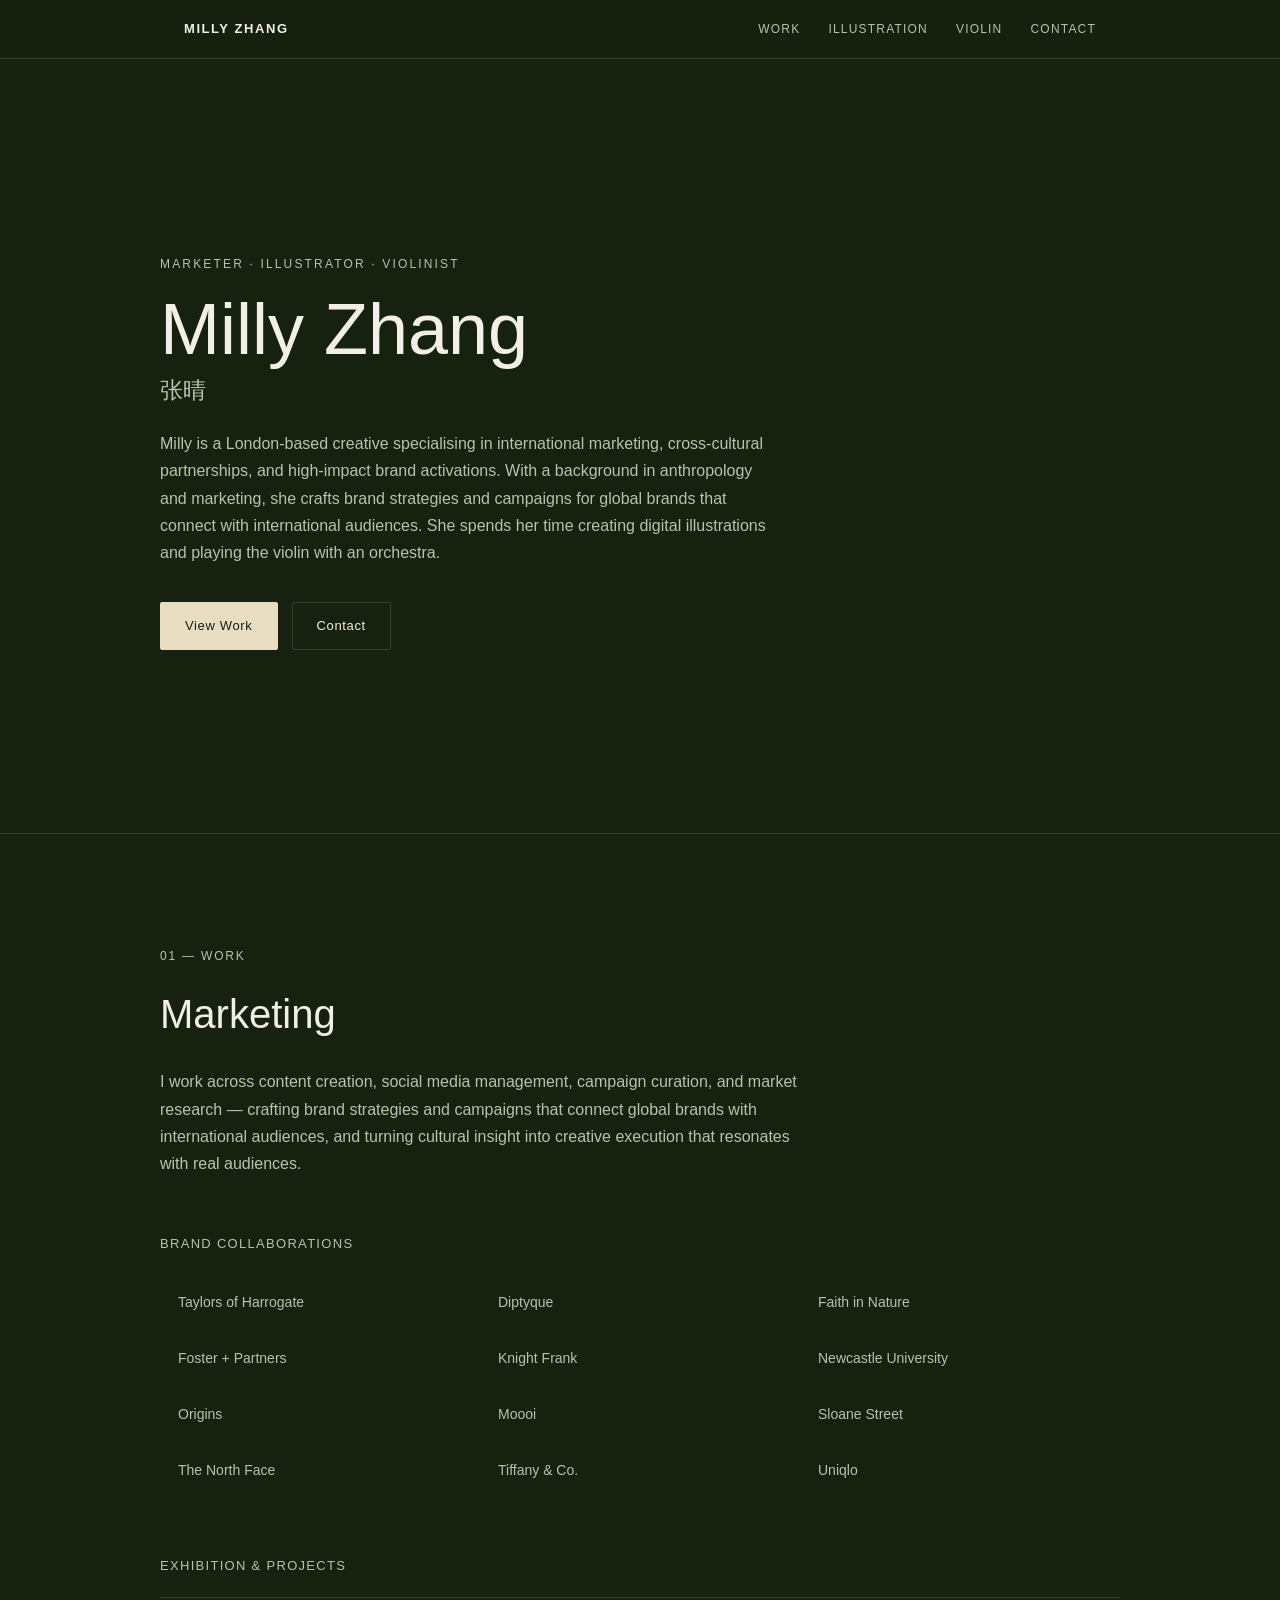
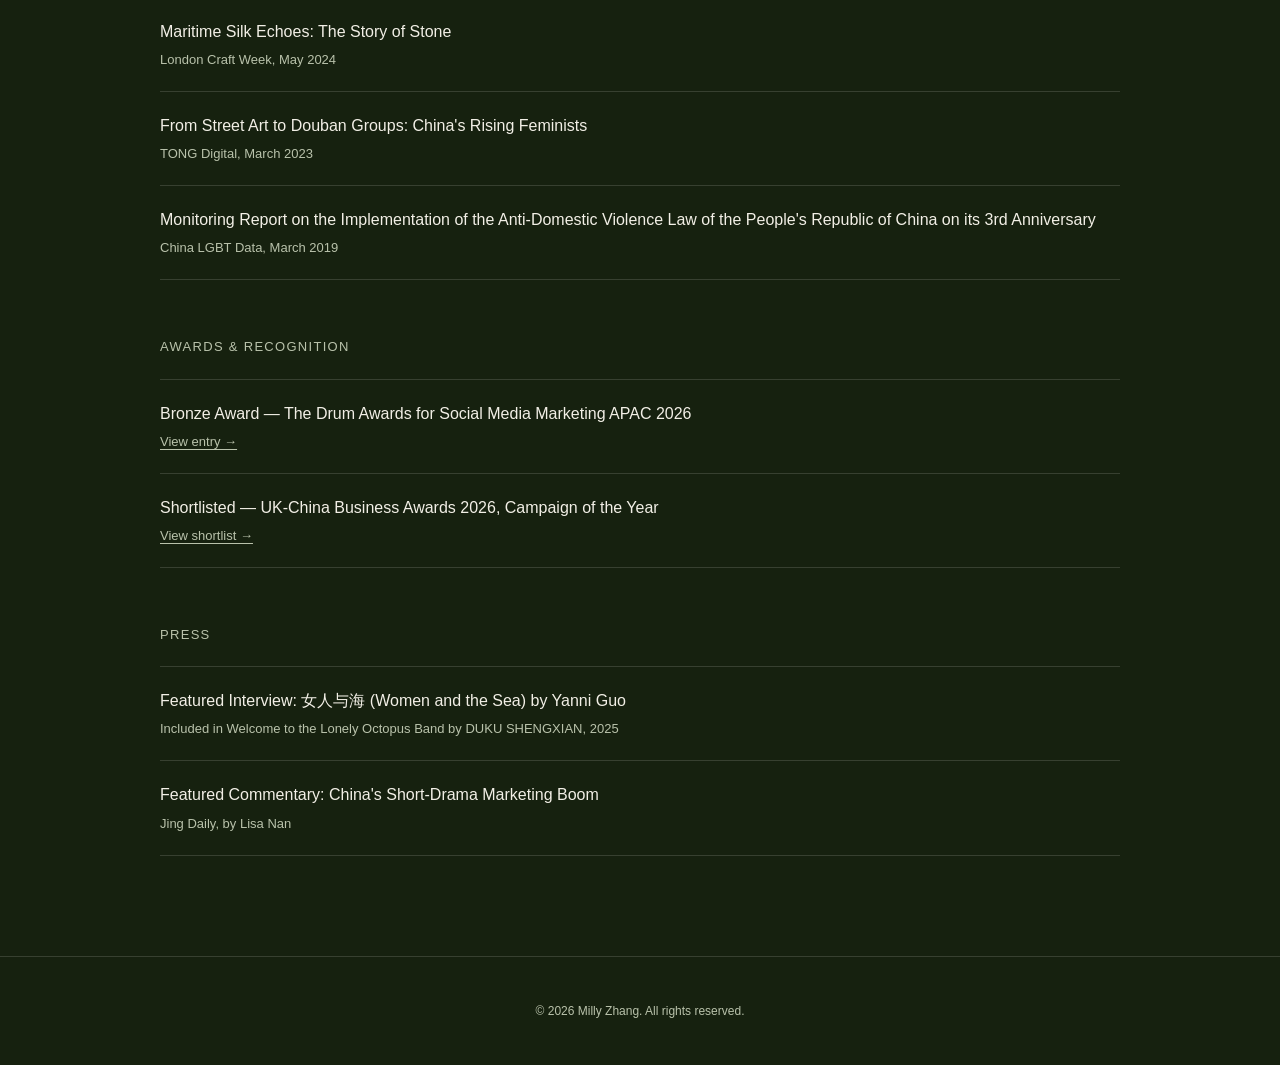
==== index.html @ fa0332ba "Initial personal website: marketing work, illustration gallery, violin Co-Authored-By: Claude Sonnet" ====
<!DOCTYPE html>
<html lang="zh">
<head>
<meta charset="UTF-8">
<meta name="viewport" content="width=device-width, initial-scale=1.0">
<title>Milly Zhang | 张晴</title>
<link rel="stylesheet" href="styles.css">
</head>
<body>

<header class="site-header">
  <div class="header-inner">
    <a href="index.html" class="logo">MILLY ZHANG</a>
    <button class="nav-toggle" id="navToggle" aria-label="打开菜单">
      <span></span><span></span><span></span>
    </button>
    <nav class="main-nav" id="mainNav">
      <a href="index.html#work">WORK</a>
      <a href="illustration.html">ILLUSTRATION</a>
      <a href="violin.html">VIOLIN</a>
      <a href="contact.html">CONTACT</a>
    </nav>
  </div>
</header>

<main>

  <!-- HERO -->
  <section id="home" class="hero">
    <div class="hero-inner">
      <p class="eyebrow">MARKETER · ILLUSTRATOR · VIOLINIST</p>
      <h1>Milly Zhang<span class="cn">张晴</span></h1>
      <p class="hero-bio">
        Milly is a London-based creative specialising in international marketing, cross-cultural
        partnerships, and high-impact brand activations. With a background in anthropology and marketing, she crafts brand
        strategies and campaigns for global brands that connect with international audiences.
        She spends her time creating digital illustrations and playing the violin with an orchestra.
      </p>
      <div class="hero-links">
        <a href="#work" class="btn">View Work</a>
        <a href="contact.html" class="btn btn-outline">Contact</a>
      </div>
    </div>
  </section>

  <!-- WORK -->
  <section id="work" class="section">
    <div class="section-inner">
      <p class="section-label">01 — WORK</p>
      <h2>Marketing</h2>
      <p class="section-intro">
        I work across content creation, social media management, campaign curation, and market research —
        crafting brand strategies and campaigns that connect global brands with international
        audiences, and turning cultural insight into creative execution that resonates with real audiences.
      </p>

      <h3 class="sub-heading">Brand Collaborations</h3>
      <ul class="brand-grid">
        <li>Taylors of Harrogate</li>
        <li>Diptyque</li>
        <li>Faith in Nature</li>
        <li>Foster + Partners</li>
        <li>Knight Frank</li>
        <li>Newcastle University</li>
        <li>Origins</li>
        <li>Moooi</li>
        <li>Sloane Street</li>
        <li>The North Face</li>
        <li>Tiffany &amp; Co.</li>
        <li>Uniqlo</li>
      </ul>

      <h3 class="sub-heading">Exhibition &amp; Projects</h3>
      <div class="project-list">
        <a class="project-item" href="https://londoncraftweek.com/featured-projects/international-pavilion-quanzhou-china/" target="_blank" rel="noopener">
          <span class="project-title">Maritime Silk Echoes: The Story of Stone</span>
          <span class="project-meta">London Craft Week, May 2024</span>
        </a>
        <a class="project-item" href="https://www.tong.global/point-of-view/article/from-street-art-to-douban-groups-chinas-rising-feminists" target="_blank" rel="noopener">
          <span class="project-title">From Street Art to Douban Groups: China's Rising Feminists</span>
          <span class="project-meta">TONG Digital, March 2023</span>
        </a>
        <a class="project-item" href="https://cnlgbtdata.com/doc/122/" target="_blank" rel="noopener">
          <span class="project-title">Monitoring Report on the Implementation of the Anti-Domestic Violence Law of the People's Republic of China on its 3rd Anniversary</span>
          <span class="project-meta">China LGBT Data, March 2019</span>
        </a>
      </div>

      <h3 class="sub-heading">Awards &amp; Recognition</h3>
      <div class="project-list">
        <div class="project-item">
          <span class="project-title">Bronze Award — The Drum Awards for Social Media Marketing APAC 2026</span>
          <a class="project-meta project-link" href="https://www.thedrummarketingawards.com/apac/en/page/results#/dma-apac/2026/social-media/steeped-in-both-launching-a-british-tea-brand-into-the-world-s-most-demanding-tea-market" target="_blank" rel="noopener">View entry →</a>
        </div>
        <div class="project-item">
          <span class="project-title">Shortlisted — UK-China Business Awards 2026, Campaign of the Year</span>
          <a class="project-meta project-link" href="https://ukchinabusinessawards2026.squarespace.com/shortlist" target="_blank" rel="noopener">View shortlist →</a>
        </div>
      </div>

      <h3 class="sub-heading">Press</h3>
      <div class="project-list">
        <div class="project-item">
          <span class="project-title">Featured Interview: 女人与海 (Women and the Sea) by Yanni Guo</span>
          <span class="project-meta">Included in Welcome to the Lonely Octopus Band by DUKU SHENGXIAN, 2025</span>
        </div>
        <a class="project-item" href="https://jingdaily.com/posts/how-china-short-dramas-are-changing-beauty-marketing-roi-part-two" target="_blank" rel="noopener">
          <span class="project-title">Featured Commentary: China's Short-Drama Marketing Boom</span>
          <span class="project-meta">Jing Daily, by Lisa Nan</span>
        </a>
      </div>
    </div>
  </section>

</main>

<footer class="site-footer">
  <p>&copy; 2026 Milly Zhang. All rights reserved.</p>
</footer>

<script src="script.js"></script>
</body>
</html>
---- styles.css ----
:root {
  --bg: #16210f;
  --bg-alt: #1c2b14;
  --text: #f2efe6;
  --text-dim: #b9c2ab;
  --accent: #e8ddc1;
  --border: rgba(242, 239, 230, 0.15);
  --max-width: 960px;
  --font-sans: -apple-system, BlinkMacSystemFont, "Segoe UI", "PingFang SC", "Microsoft YaHei", sans-serif;
}

* { box-sizing: border-box; }

html { scroll-behavior: smooth; }

body {
  margin: 0;
  background: var(--bg);
  color: var(--text);
  font-family: var(--font-sans);
  line-height: 1.7;
  -webkit-font-smoothing: antialiased;
}

a { color: inherit; text-decoration: none; }

h1, h2, h3 { font-weight: 500; margin: 0; }

/* Header */
.site-header {
  position: sticky;
  top: 0;
  z-index: 100;
  background: rgba(22, 33, 15, 0.9);
  backdrop-filter: blur(6px);
  border-bottom: 1px solid var(--border);
}

.header-inner {
  max-width: var(--max-width);
  margin: 0 auto;
  padding: 18px 24px;
  display: flex;
  align-items: center;
  justify-content: space-between;
}

.logo {
  font-size: 13px;
  letter-spacing: 0.12em;
  font-weight: 600;
}

.main-nav {
  display: flex;
  gap: 28px;
}

.main-nav a {
  font-size: 12px;
  letter-spacing: 0.1em;
  color: var(--text-dim);
  transition: color 0.2s ease;
}

.main-nav a:hover { color: var(--text); }

.nav-toggle {
  display: none;
  flex-direction: column;
  gap: 5px;
  background: none;
  border: none;
  cursor: pointer;
  padding: 4px;
}

.nav-toggle span {
  width: 22px;
  height: 2px;
  background: var(--text);
  display: block;
}

/* Hero */
.hero {
  min-height: 86vh;
  display: flex;
  align-items: center;
  padding: 24px;
}

.hero-inner {
  max-width: var(--max-width);
  margin: 0 auto;
  width: 100%;
}

.eyebrow {
  font-size: 12px;
  letter-spacing: 0.18em;
  color: var(--text-dim);
  margin-bottom: 18px;
}

.hero h1 {
  font-size: clamp(40px, 8vw, 72px);
  line-height: 1.05;
  margin-bottom: 28px;
}

.hero h1 .cn {
  display: block;
  font-size: 0.32em;
  color: var(--text-dim);
  font-weight: 400;
  margin-top: 10px;
}

.hero-bio {
  max-width: 620px;
  color: var(--text-dim);
  font-size: 16px;
  margin-bottom: 36px;
}

.hero-links { display: flex; gap: 14px; }

.btn {
  display: inline-block;
  padding: 12px 24px;
  border: 1px solid var(--accent);
  border-radius: 2px;
  font-size: 13px;
  letter-spacing: 0.05em;
  background: var(--accent);
  color: var(--bg);
  transition: opacity 0.2s ease;
}

.btn:hover { opacity: 0.85; }

.btn-outline {
  background: transparent;
  color: var(--text);
  border-color: var(--border);
}

.btn-outline:hover { border-color: var(--accent); }

/* Sections */
.section {
  padding: 100px 24px;
  border-top: 1px solid var(--border);
}

.section-alt { background: var(--bg-alt); }

.page-section {
  border-top: none;
  padding-top: 150px;
  min-height: calc(100vh - 73px);
}

.section-inner {
  max-width: var(--max-width);
  margin: 0 auto;
}

.section-label {
  font-size: 12px;
  letter-spacing: 0.15em;
  color: var(--text-dim);
  margin-bottom: 14px;
}

.section h2 {
  font-size: clamp(28px, 5vw, 40px);
  margin-bottom: 20px;
}

.section-intro {
  color: var(--text-dim);
  max-width: 640px;
  font-size: 16px;
  margin-bottom: 48px;
}

.social-links {
  display: flex;
  flex-wrap: wrap;
  gap: 24px;
  margin-top: -32px;
  margin-bottom: 48px;
}

.social-links a {
  font-size: 14px;
  color: var(--text-dim);
  text-decoration: none;
}

.social-links a:hover { color: var(--text); }

.social-links a .social-handle {
  text-decoration: underline;
  text-underline-offset: 3px;
}

.sub-heading {
  font-size: 13px;
  letter-spacing: 0.1em;
  color: var(--text-dim);
  text-transform: uppercase;
  margin: 48px 0 20px;
  padding-top: 8px;
}

/* Timeline */
.timeline-item {
  padding: 20px 0;
  border-top: 1px solid var(--border);
}

.timeline-item:last-child { border-bottom: 1px solid var(--border); }

.timeline-meta {
  display: flex;
  flex-wrap: wrap;
  justify-content: space-between;
  gap: 8px;
  margin-bottom: 6px;
}

.timeline-role { font-size: 16px; font-weight: 500; }

.timeline-date {
  font-size: 13px;
  color: var(--text-dim);
  white-space: nowrap;
}

.timeline-org {
  font-size: 14px;
  color: var(--text-dim);
  margin: 0 0 4px;
}

.timeline-desc {
  font-size: 14px;
  color: var(--text-dim);
  margin: 0;
}

.timeline-desc a {
  text-decoration: underline;
  text-underline-offset: 3px;
}

.timeline-desc a:hover { color: var(--text); }

/* Brand grid */
.brand-grid {
  list-style: none;
  margin: 0;
  padding: 0;
  display: grid;
  grid-template-columns: repeat(3, 1fr);
  gap: 0;
}

.brand-grid li {
  padding: 16px 18px;
  font-size: 14px;
  color: var(--text-dim);
}

/* Project list */
.project-list {
  display: flex;
  flex-direction: column;
}

.project-item {
  display: flex;
  flex-direction: column;
  gap: 4px;
  padding: 20px 0;
  border-top: 1px solid var(--border);
}

.project-list a.project-item:hover .project-title {
  text-decoration: underline;
}

.project-item:last-child { border-bottom: 1px solid var(--border); }

.project-title { font-size: 16px; }

.project-meta { font-size: 13px; color: var(--text-dim); }

.project-link {
  display: inline-block;
  text-decoration: underline;
  text-underline-offset: 3px;
  width: fit-content;
}

.project-link:hover { color: var(--text); }

/* Gallery */
.gallery {
  display: grid;
  grid-template-columns: repeat(3, 1fr);
  gap: 16px;
}

.gallery-item {
  aspect-ratio: 3 / 4;
  background: rgba(242, 239, 230, 0.05);
  border: 1px solid var(--border);
  display: flex;
  align-items: center;
  justify-content: center;
  border-radius: 2px;
  overflow: hidden;
}

.gallery-item img {
  width: 100%;
  height: 100%;
  object-fit: cover;
  display: block;
  cursor: pointer;
  transition: opacity 0.2s ease;
  -webkit-user-select: none;
  user-select: none;
  -webkit-user-drag: none;
  pointer-events: auto;
}

.gallery-item img:hover {
  opacity: 0.85;
}

/* Lightbox */
.lightbox {
  display: none;
  position: fixed;
  inset: 0;
  z-index: 1000;
  background: rgba(10, 15, 8, 0.94);
  align-items: center;
  justify-content: center;
  padding: 40px 24px;
}

.lightbox.open {
  display: flex;
}

.lightbox-img {
  max-width: 100%;
  max-height: 100%;
  object-fit: contain;
  border-radius: 2px;
  -webkit-user-select: none;
  user-select: none;
  -webkit-user-drag: none;
}

.lightbox-close {
  position: absolute;
  top: 20px;
  right: 24px;
  background: none;
  border: none;
  color: var(--text);
  font-size: 36px;
  line-height: 1;
  cursor: pointer;
  padding: 8px;
}

.gallery-item span {
  color: var(--text-dim);
  font-size: 12px;
  letter-spacing: 0.05em;
}

.gallery-note {
  margin-top: 24px;
  font-size: 13px;
  color: var(--text-dim);
  text-align: center;
}

.gallery-note code {
  background: rgba(242, 239, 230, 0.08);
  padding: 2px 6px;
  border-radius: 2px;
}

/* Media list */
.media-list {
  list-style: none;
  margin: 0;
  padding: 0;
}

.media-list li {
  padding: 16px 0;
  border-top: 1px solid var(--border);
  font-size: 15px;
  color: var(--text-dim);
}

.media-list li:last-child { border-bottom: 1px solid var(--border); }

.media-list a {
  text-decoration: underline;
  text-underline-offset: 3px;
}

.media-list a:hover { color: var(--text); }

/* Contact */
.section-contact { text-align: center; }

.section-contact .section-intro { margin-left: auto; margin-right: auto; }

.email-link {
  font-size: clamp(22px, 4vw, 32px);
  border-bottom: 1px solid var(--accent);
  padding-bottom: 4px;
}

/* Footer */
.site-footer {
  text-align: center;
  padding: 32px 24px;
  font-size: 12px;
  color: var(--text-dim);
  border-top: 1px solid var(--border);
}

/* Responsive */
@media (max-width: 720px) {
  .main-nav {
    position: absolute;
    top: 100%;
    left: 0;
    right: 0;
    background: var(--bg);
    flex-direction: column;
    padding: 12px 24px 24px;
    gap: 16px;
    border-bottom: 1px solid var(--border);
    display: none;
  }

  .main-nav.open { display: flex; }

  .nav-toggle { display: flex; }

  .brand-grid { grid-template-columns: repeat(2, 1fr); }

  .gallery { grid-template-columns: repeat(2, 1fr); }
}

@media (max-width: 420px) {
  .brand-grid { grid-template-columns: 1fr; }
  .gallery { grid-template-columns: 1fr; }
}
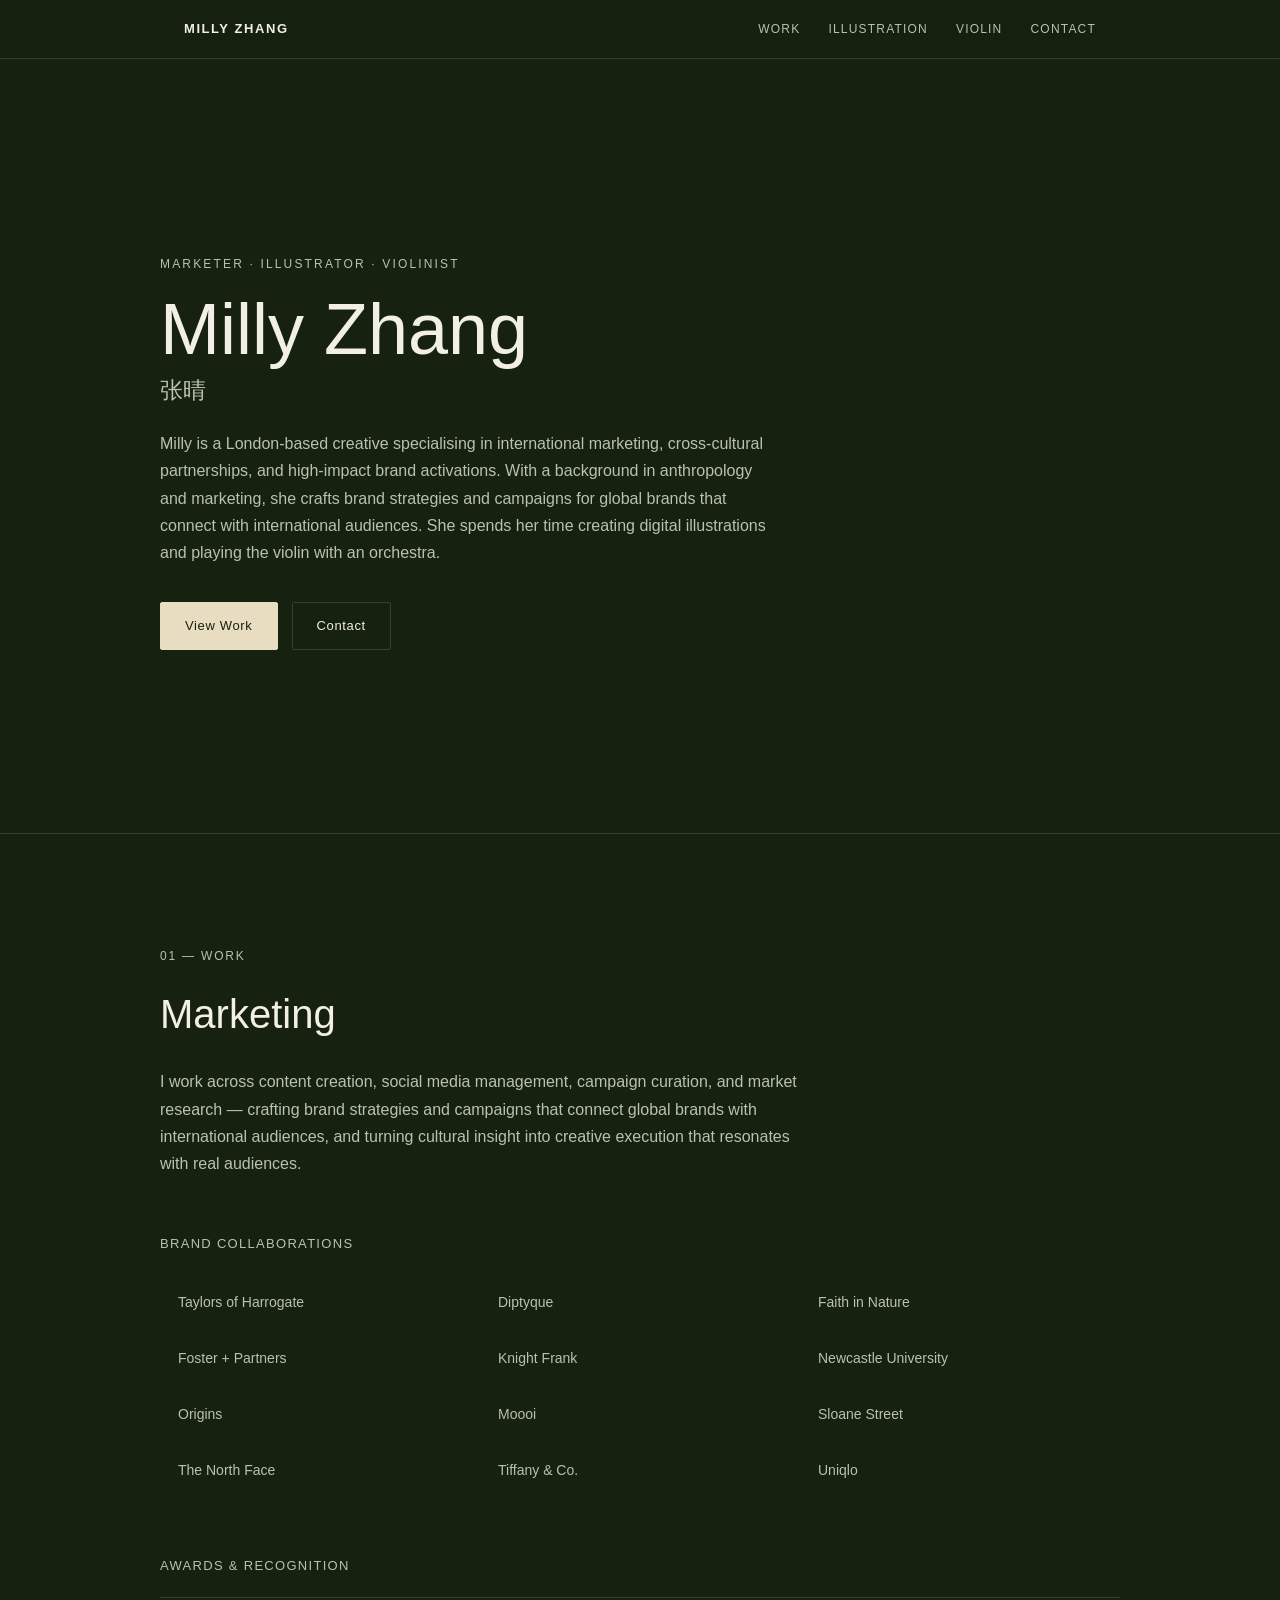
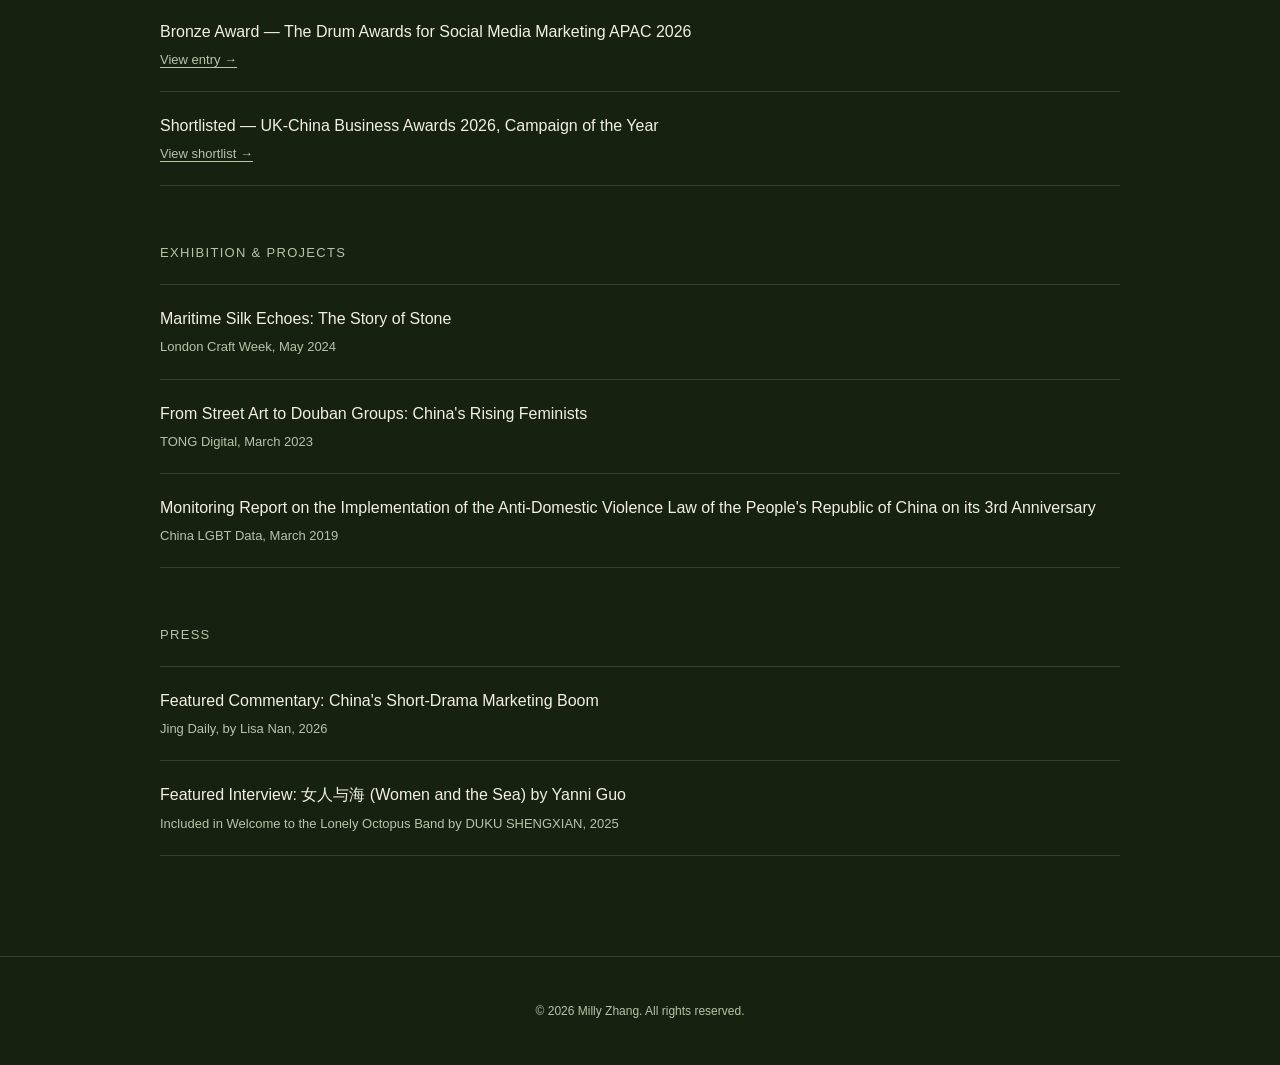
==== commit d3cd785c: "Reorder Awards/Exhibition sections, add date to Jing Daily press item Co-Authored-By: Claude Sonnet " ====
--- a/index.html
+++ b/index.html
@@ -70,6 +70,18 @@
         <li>Uniqlo</li>
       </ul>
 
+      <h3 class="sub-heading">Awards &amp; Recognition</h3>
+      <div class="project-list">
+        <div class="project-item">
+          <span class="project-title">Bronze Award — The Drum Awards for Social Media Marketing APAC 2026</span>
+          <a class="project-meta project-link" href="https://www.thedrummarketingawards.com/apac/en/page/results#/dma-apac/2026/social-media/steeped-in-both-launching-a-british-tea-brand-into-the-world-s-most-demanding-tea-market" target="_blank" rel="noopener">View entry →</a>
+        </div>
+        <div class="project-item">
+          <span class="project-title">Shortlisted — UK-China Business Awards 2026, Campaign of the Year</span>
+          <a class="project-meta project-link" href="https://ukchinabusinessawards2026.squarespace.com/shortlist" target="_blank" rel="noopener">View shortlist →</a>
+        </div>
+      </div>
+
       <h3 class="sub-heading">Exhibition &amp; Projects</h3>
       <div class="project-list">
         <a class="project-item" href="https://londoncraftweek.com/featured-projects/international-pavilion-quanzhou-china/" target="_blank" rel="noopener">
@@ -86,28 +98,16 @@
         </a>
       </div>
 
-      <h3 class="sub-heading">Awards &amp; Recognition</h3>
-      <div class="project-list">
-        <div class="project-item">
-          <span class="project-title">Bronze Award — The Drum Awards for Social Media Marketing APAC 2026</span>
-          <a class="project-meta project-link" href="https://www.thedrummarketingawards.com/apac/en/page/results#/dma-apac/2026/social-media/steeped-in-both-launching-a-british-tea-brand-into-the-world-s-most-demanding-tea-market" target="_blank" rel="noopener">View entry →</a>
-        </div>
-        <div class="project-item">
-          <span class="project-title">Shortlisted — UK-China Business Awards 2026, Campaign of the Year</span>
-          <a class="project-meta project-link" href="https://ukchinabusinessawards2026.squarespace.com/shortlist" target="_blank" rel="noopener">View shortlist →</a>
-        </div>
-      </div>
-
       <h3 class="sub-heading">Press</h3>
       <div class="project-list">
+        <a class="project-item" href="https://jingdaily.com/posts/how-china-short-dramas-are-changing-beauty-marketing-roi-part-two" target="_blank" rel="noopener">
+          <span class="project-title">Featured Commentary: China's Short-Drama Marketing Boom</span>
+          <span class="project-meta">Jing Daily, by Lisa Nan, 2026</span>
+        </a>
         <div class="project-item">
           <span class="project-title">Featured Interview: 女人与海 (Women and the Sea) by Yanni Guo</span>
           <span class="project-meta">Included in Welcome to the Lonely Octopus Band by DUKU SHENGXIAN, 2025</span>
         </div>
-        <a class="project-item" href="https://jingdaily.com/posts/how-china-short-dramas-are-changing-beauty-marketing-roi-part-two" target="_blank" rel="noopener">
-          <span class="project-title">Featured Commentary: China's Short-Drama Marketing Boom</span>
-          <span class="project-meta">Jing Daily, by Lisa Nan</span>
-        </a>
       </div>
     </div>
   </section>
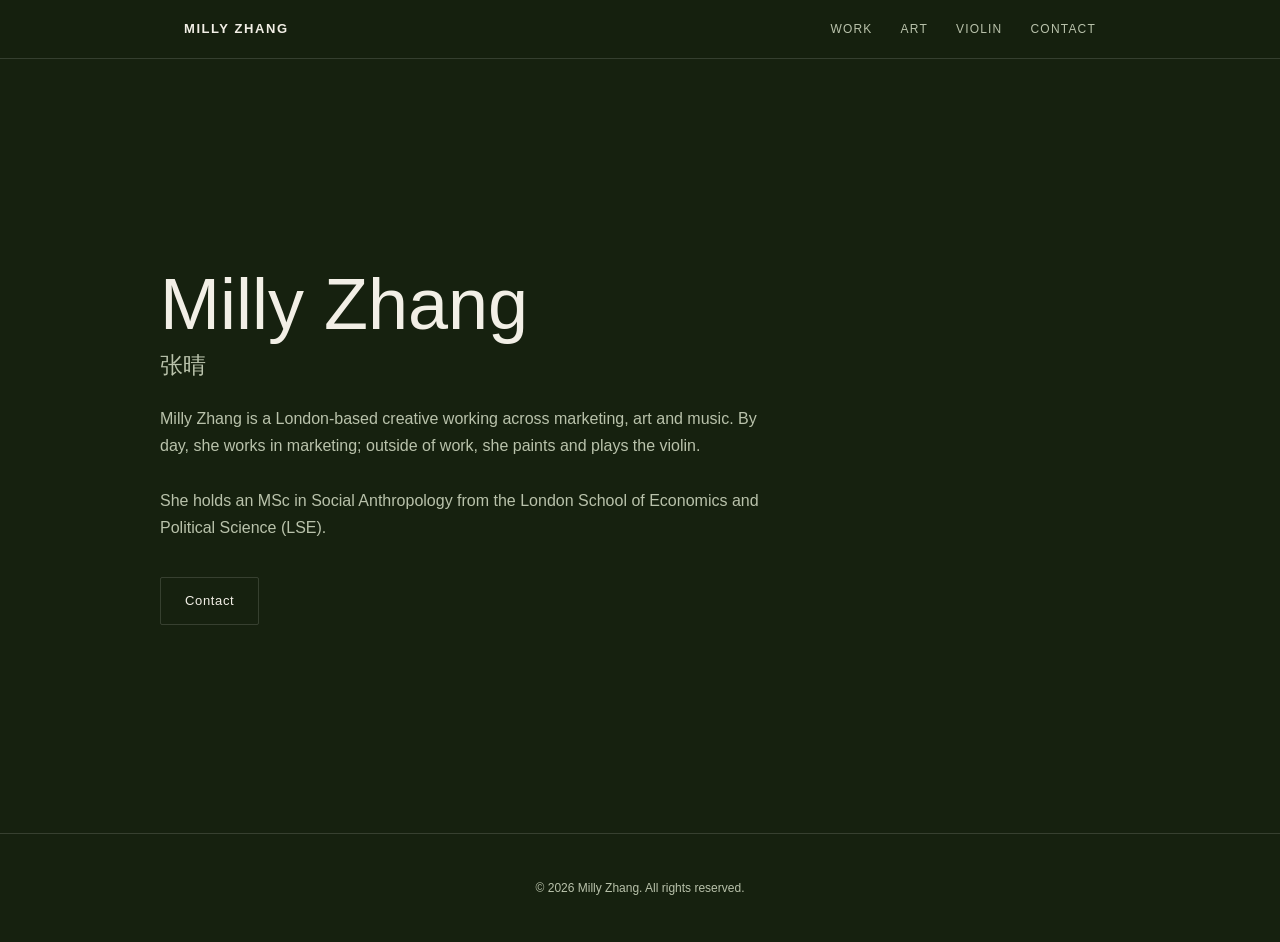
==== commit 7a9edc26: "Redesign Art page for curators; move Work to its own page; new bio Co-Authored-By: Claude Sonnet 5.5" ====
--- a/index.html
+++ b/index.html
@@ -15,8 +15,8 @@
       <span></span><span></span><span></span>
     </button>
     <nav class="main-nav" id="mainNav">
-      <a href="index.html#work">WORK</a>
-      <a href="illustration.html">ILLUSTRATION</a>
+      <a href="work.html">WORK</a>
+      <a href="illustration.html">ART</a>
       <a href="violin.html">VIOLIN</a>
       <a href="contact.html">CONTACT</a>
     </nav>
@@ -28,86 +28,15 @@
   <!-- HERO -->
   <section id="home" class="hero">
     <div class="hero-inner">
-      <p class="eyebrow">MARKETER · ILLUSTRATOR · VIOLINIST</p>
       <h1>Milly Zhang<span class="cn">张晴</span></h1>
       <p class="hero-bio">
-        Milly is a London-based creative specialising in international marketing, cross-cultural
-        partnerships, and high-impact brand activations. With a background in anthropology and marketing, she crafts brand
-        strategies and campaigns for global brands that connect with international audiences.
-        She spends her time creating digital illustrations and playing the violin with an orchestra.
+        Milly Zhang is a London-based creative working across marketing, art and music. By day, she
+        works in marketing; outside of work, she paints and plays the violin.<br><br>
+        She holds an MSc in Social Anthropology from the London School of Economics and Political
+        Science (LSE).
       </p>
       <div class="hero-links">
-        <a href="#work" class="btn">View Work</a>
         <a href="contact.html" class="btn btn-outline">Contact</a>
-      </div>
-    </div>
-  </section>
-
-  <!-- WORK -->
-  <section id="work" class="section">
-    <div class="section-inner">
-      <p class="section-label">01 — WORK</p>
-      <h2>Marketing</h2>
-      <p class="section-intro">
-        I work across content creation, social media management, campaign curation, and market research —
-        crafting brand strategies and campaigns that connect global brands with international
-        audiences, and turning cultural insight into creative execution that resonates with real audiences.
-      </p>
-
-      <h3 class="sub-heading">Brand Collaborations</h3>
-      <ul class="brand-grid">
-        <li>Taylors of Harrogate</li>
-        <li>Diptyque</li>
-        <li>Faith in Nature</li>
-        <li>Foster + Partners</li>
-        <li>Knight Frank</li>
-        <li>Newcastle University</li>
-        <li>Origins</li>
-        <li>Moooi</li>
-        <li>Sloane Street</li>
-        <li>The North Face</li>
-        <li>Tiffany &amp; Co.</li>
-        <li>Uniqlo</li>
-      </ul>
-
-      <h3 class="sub-heading">Awards &amp; Recognition</h3>
-      <div class="project-list">
-        <div class="project-item">
-          <span class="project-title">Bronze Award — The Drum Awards for Social Media Marketing APAC 2026</span>
-          <a class="project-meta project-link" href="https://www.thedrummarketingawards.com/apac/en/page/results#/dma-apac/2026/social-media/steeped-in-both-launching-a-british-tea-brand-into-the-world-s-most-demanding-tea-market" target="_blank" rel="noopener">View entry →</a>
-        </div>
-        <div class="project-item">
-          <span class="project-title">Shortlisted — UK-China Business Awards 2026, Campaign of the Year</span>
-          <a class="project-meta project-link" href="https://ukchinabusinessawards2026.squarespace.com/shortlist" target="_blank" rel="noopener">View shortlist →</a>
-        </div>
-      </div>
-
-      <h3 class="sub-heading">Exhibition &amp; Projects</h3>
-      <div class="project-list">
-        <a class="project-item" href="https://londoncraftweek.com/featured-projects/international-pavilion-quanzhou-china/" target="_blank" rel="noopener">
-          <span class="project-title">Maritime Silk Echoes: The Story of Stone</span>
-          <span class="project-meta">London Craft Week, May 2024</span>
-        </a>
-        <a class="project-item" href="https://www.tong.global/point-of-view/article/from-street-art-to-douban-groups-chinas-rising-feminists" target="_blank" rel="noopener">
-          <span class="project-title">From Street Art to Douban Groups: China's Rising Feminists</span>
-          <span class="project-meta">TONG Digital, March 2023</span>
-        </a>
-        <a class="project-item" href="https://cnlgbtdata.com/doc/122/" target="_blank" rel="noopener">
-          <span class="project-title">Monitoring Report on the Implementation of the Anti-Domestic Violence Law of the People's Republic of China on its 3rd Anniversary</span>
-          <span class="project-meta">China LGBT Data, March 2019</span>
-        </a>
-      </div>
-
-      <h3 class="sub-heading">Press</h3>
-      <div class="project-list">
-        <a class="project-item" href="https://jingdaily.com/posts/how-china-short-dramas-are-changing-beauty-marketing-roi-part-two" target="_blank" rel="noopener">
-          <span class="project-title">Featured Commentary: China's Short-Drama Marketing Boom</span>
-          <span class="project-meta">Jing Daily, by Lisa Nan, 2026</span>
-        </a>
-        <div class="project-item">
-          <span class="project-title">Featured Interview: 女人与海 (Women and the Sea) by Yanni Guo</span>
-          <span class="project-meta">Included in Welcome to the Lonely Octopus Band by DUKU SHENGXIAN, 2025</span>
-        </div>
       </div>
     </div>
   </section>
--- a/styles.css
+++ b/styles.css
@@ -308,40 +308,48 @@
 
 .project-link:hover { color: var(--text); }
 
-/* Gallery */
-.gallery {
-  display: grid;
-  grid-template-columns: repeat(3, 1fr);
-  gap: 16px;
-}
-
-.gallery-item {
-  aspect-ratio: 3 / 4;
-  background: rgba(242, 239, 230, 0.05);
-  border: 1px solid var(--border);
-  display: flex;
-  align-items: center;
-  justify-content: center;
-  border-radius: 2px;
-  overflow: hidden;
-}
-
-.gallery-item img {
-  width: 100%;
-  height: 100%;
-  object-fit: cover;
+/* Artworks */
+.artworks {
+  display: flex;
+  flex-direction: column;
+  gap: 180px;
+  margin-top: 120px;
+}
+
+.artwork {
+  --cm: clamp(8px, 2vh, 20px);
+  --w: calc(var(--wcm) * var(--cm));
+  margin: 0 auto;
+  width: min(100%, max(var(--w), 280px));
+}
+
+.artwork img {
   display: block;
-  cursor: pointer;
-  transition: opacity 0.2s ease;
+  width: min(100%, var(--w));
+  height: auto;
+  aspect-ratio: var(--ar);
+  cursor: zoom-in;
   -webkit-user-select: none;
   user-select: none;
   -webkit-user-drag: none;
-  pointer-events: auto;
-}
-
-.gallery-item img:hover {
-  opacity: 0.85;
-}
+}
+
+.artwork figcaption {
+  display: flex;
+  flex-direction: column;
+  gap: 2px;
+  margin-top: 20px;
+  font-size: 13px;
+  line-height: 1.6;
+}
+
+.art-title {
+  font-size: 15px;
+  color: var(--text);
+  margin-bottom: 4px;
+}
+
+.art-meta { color: var(--text-dim); }
 
 /* Lightbox */
 .lightbox {
@@ -380,25 +388,6 @@
   line-height: 1;
   cursor: pointer;
   padding: 8px;
-}
-
-.gallery-item span {
-  color: var(--text-dim);
-  font-size: 12px;
-  letter-spacing: 0.05em;
-}
-
-.gallery-note {
-  margin-top: 24px;
-  font-size: 13px;
-  color: var(--text-dim);
-  text-align: center;
-}
-
-.gallery-note code {
-  background: rgba(242, 239, 230, 0.08);
-  padding: 2px 6px;
-  border-radius: 2px;
 }
 
 /* Media list */
@@ -465,10 +454,8 @@
 
   .brand-grid { grid-template-columns: repeat(2, 1fr); }
 
-  .gallery { grid-template-columns: repeat(2, 1fr); }
 }
 
 @media (max-width: 420px) {
   .brand-grid { grid-template-columns: 1fr; }
-  .gallery { grid-template-columns: 1fr; }
-}
+}
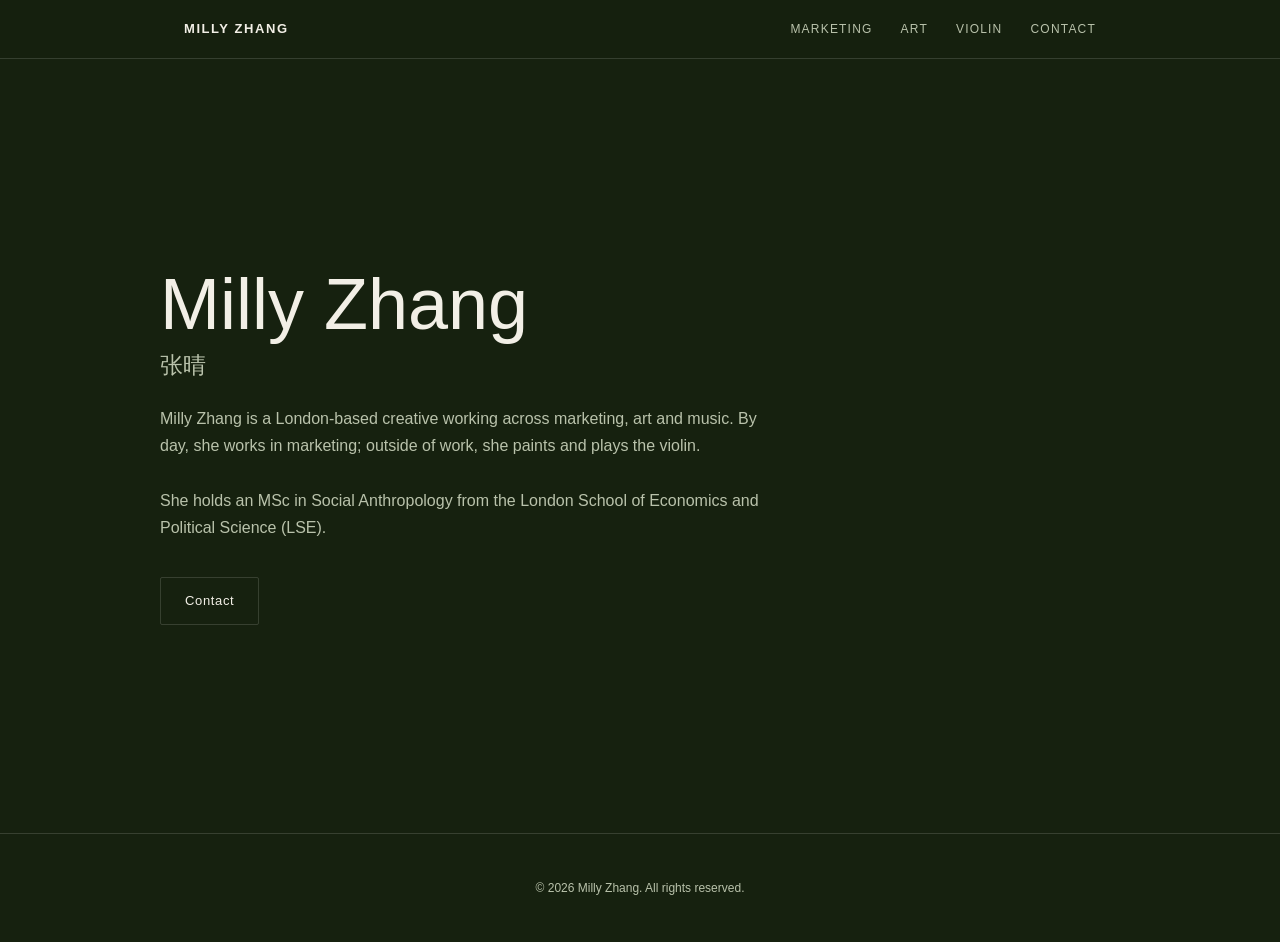
==== commit 436c17eb: "Rename Work tab to Marketing Co-Authored-By: Claude Sonnet 5.5 <noreply@anthropic.com>" ====
--- a/index.html
+++ b/index.html
@@ -15,7 +15,7 @@
       <span></span><span></span><span></span>
     </button>
     <nav class="main-nav" id="mainNav">
-      <a href="work.html">WORK</a>
+      <a href="work.html">MARKETING</a>
       <a href="illustration.html">ART</a>
       <a href="violin.html">VIOLIN</a>
       <a href="contact.html">CONTACT</a>
--- a/styles.css
+++ b/styles.css
@@ -309,18 +309,42 @@
 .project-link:hover { color: var(--text); }
 
 /* Artworks */
+.section-inner.wide { max-width: 1400px; }
+
 .artworks {
-  display: flex;
-  flex-direction: column;
-  gap: 180px;
-  margin-top: 120px;
-}
+  display: grid;
+  grid-template-columns: repeat(3, 1fr);
+  gap: 0 48px;
+  align-items: start;
+  margin-top: 40px;
+}
+
+.art-col:nth-child(2) { padding-top: 170px; }
+.art-col:nth-child(3) { padding-top: 60px; }
 
 .artwork {
-  --cm: clamp(8px, 2vh, 20px);
+  --cm: clamp(4px, min(1.25vh, 0.7vw), 14px);
   --w: calc(var(--wcm) * var(--cm));
-  margin: 0 auto;
-  width: min(100%, max(var(--w), 280px));
+  --fw: min(100%, max(var(--w), 180px));
+  width: var(--fw);
+  margin: var(--gap) 0 0 calc((100% - var(--fw)) * var(--k));
+}
+
+.art-col .artwork:first-child { margin-top: 0; }
+
+.js .artwork {
+  opacity: 0;
+  transform: translateY(28px);
+  transition: opacity 1.4s ease, transform 1.4s ease;
+}
+
+.js .artwork.is-visible {
+  opacity: 1;
+  transform: none;
+}
+
+@media (prefers-reduced-motion: reduce) {
+  .js .artwork { opacity: 1; transform: none; transition: none; }
 }
 
 .artwork img {
@@ -337,16 +361,16 @@
 .artwork figcaption {
   display: flex;
   flex-direction: column;
-  gap: 2px;
-  margin-top: 20px;
-  font-size: 13px;
-  line-height: 1.6;
+  gap: 0;
+  margin-top: 8px;
+  font-size: 11px;
+  line-height: 1.35;
 }
 
 .art-title {
-  font-size: 15px;
+  font-size: 12px;
   color: var(--text);
-  margin-bottom: 4px;
+  margin-bottom: 2px;
 }
 
 .art-meta { color: var(--text-dim); }
@@ -459,3 +483,11 @@
 @media (max-width: 420px) {
   .brand-grid { grid-template-columns: 1fr; }
 }
+
+@media (max-width: 720px) {
+  .artworks { display: flex; flex-direction: column; margin-top: 24px; }
+  .art-col { display: contents; }
+  .art-col:nth-child(n) { padding-top: 0; }
+  .artwork { order: var(--i); --cm: clamp(4px, 1.1vh, 14px); margin-top: calc(var(--gap) * 0.6) !important; }
+  .artwork[style*="--i: 1;"] { margin-top: 0 !important; }
+}
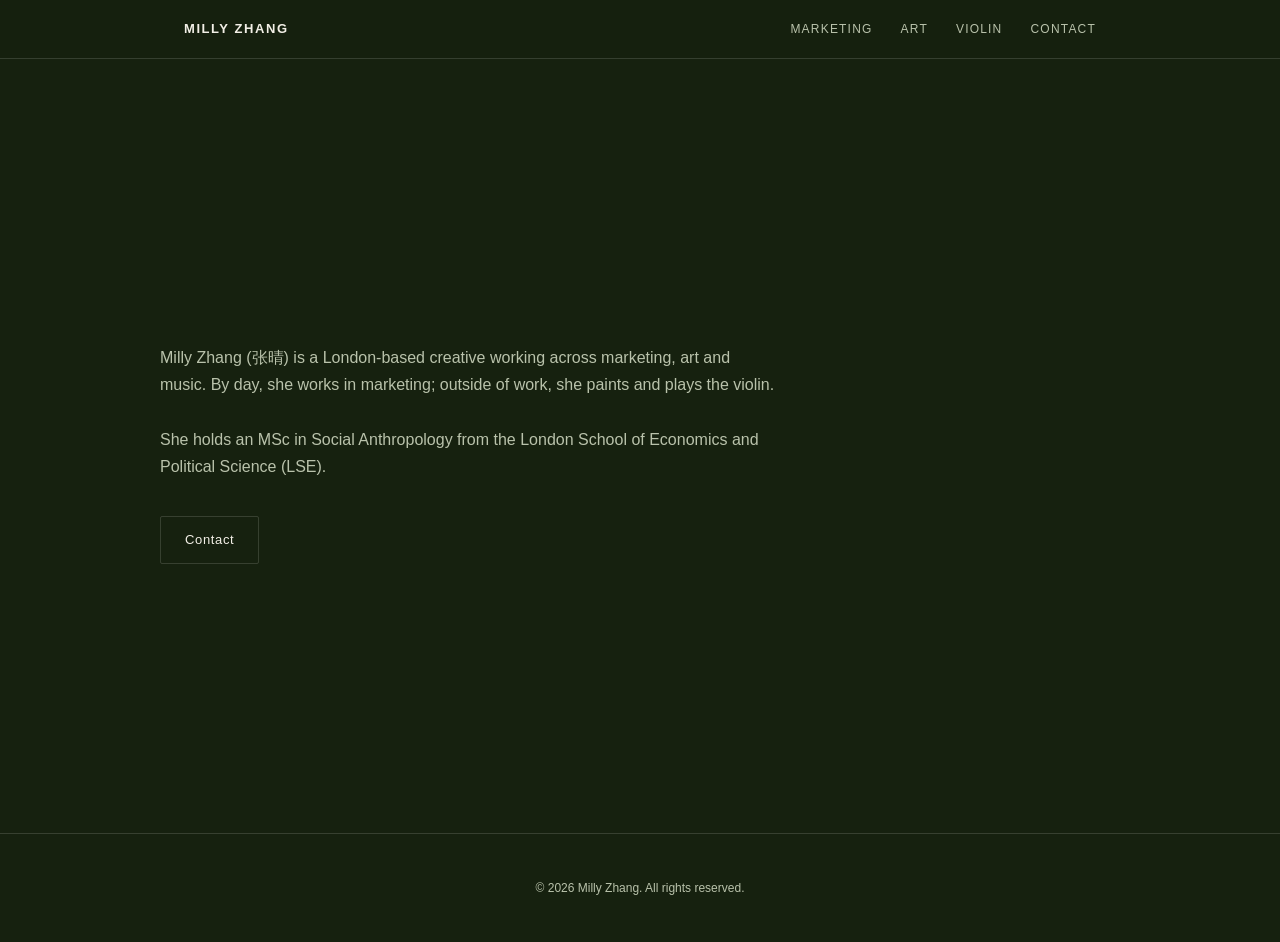
==== commit 047dce4f: "Remove home page heading; add Chinese name to bio Co-Authored-By: Claude Sonnet 5.5 <noreply@anthrop" ====
--- a/index.html
+++ b/index.html
@@ -28,9 +28,8 @@
   <!-- HERO -->
   <section id="home" class="hero">
     <div class="hero-inner">
-      <h1>Milly Zhang<span class="cn">张晴</span></h1>
       <p class="hero-bio">
-        Milly Zhang is a London-based creative working across marketing, art and music. By day, she
+        Milly Zhang (张晴) is a London-based creative working across marketing, art and music. By day, she
         works in marketing; outside of work, she paints and plays the violin.<br><br>
         She holds an MSc in Social Anthropology from the London School of Economics and Political
         Science (LSE).
--- a/styles.css
+++ b/styles.css
@@ -101,20 +101,6 @@
   letter-spacing: 0.18em;
   color: var(--text-dim);
   margin-bottom: 18px;
-}
-
-.hero h1 {
-  font-size: clamp(40px, 8vw, 72px);
-  line-height: 1.05;
-  margin-bottom: 28px;
-}
-
-.hero h1 .cn {
-  display: block;
-  font-size: 0.32em;
-  color: var(--text-dim);
-  font-weight: 400;
-  margin-top: 10px;
 }
 
 .hero-bio {
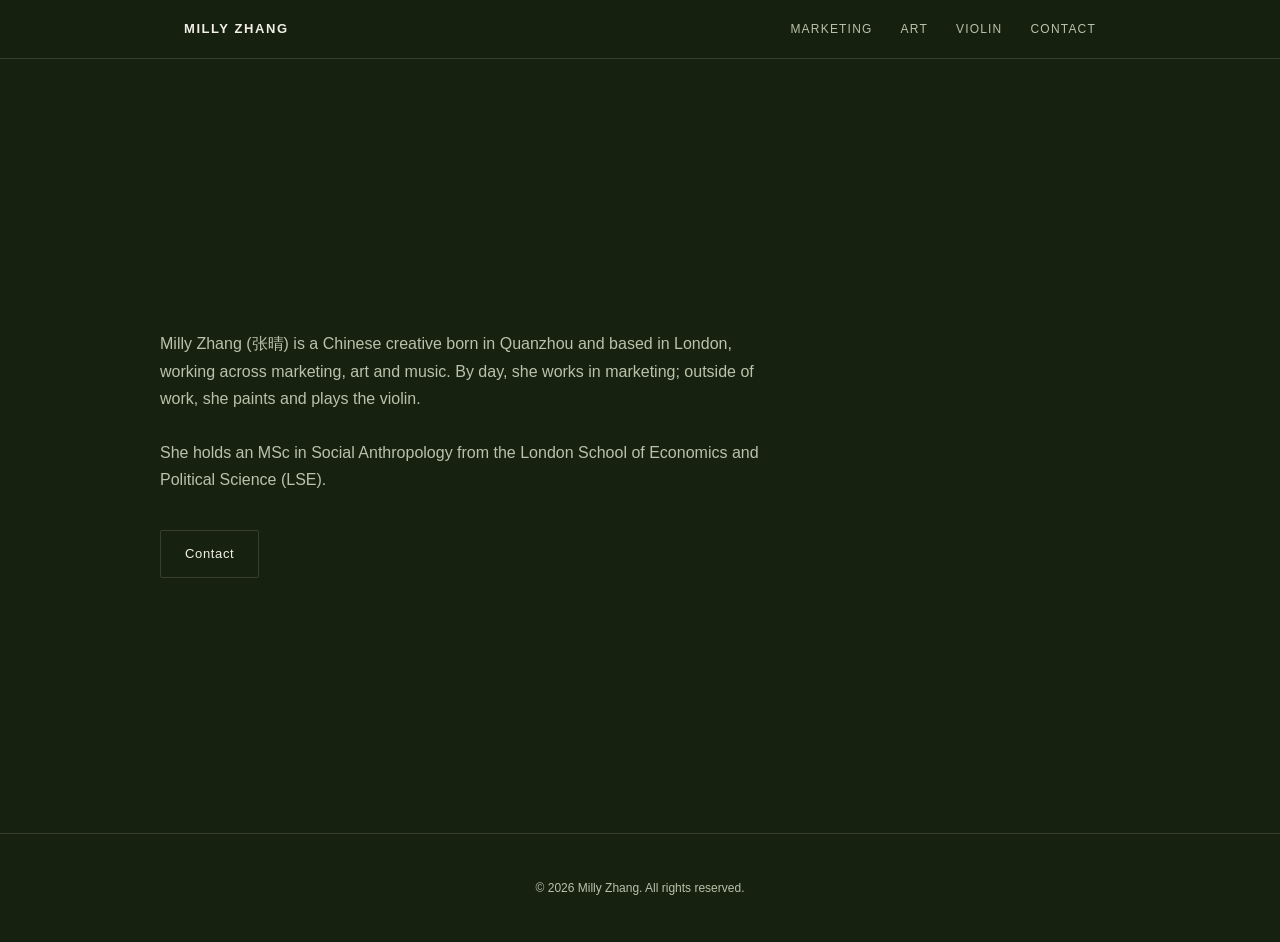
==== commit 19f0b78f: "Show Then and Now uncropped; update bio; sort brands alphabetically Co-Authored-By: Claude Sonnet 5." ====
--- a/index.html
+++ b/index.html
@@ -29,7 +29,7 @@
   <section id="home" class="hero">
     <div class="hero-inner">
       <p class="hero-bio">
-        Milly Zhang (张晴) is a London-based creative working across marketing, art and music. By day, she
+        Milly Zhang (张晴) is a Chinese creative born in Quanzhou and based in London, working across marketing, art and music. By day, she
         works in marketing; outside of work, she paints and plays the violin.<br><br>
         She holds an MSc in Social Anthropology from the London School of Economics and Political
         Science (LSE).
--- a/styles.css
+++ b/styles.css
@@ -295,7 +295,10 @@
 .project-link:hover { color: var(--text); }
 
 /* Artworks */
+.exhibition { max-width: 640px; margin-bottom: 140px; }
+.exhibition .sub-heading { margin-top: 0; }
 .section-inner.wide { max-width: 1400px; }
+.art-head { max-width: 960px; margin: 0 auto; }
 
 .artworks {
   display: grid;
